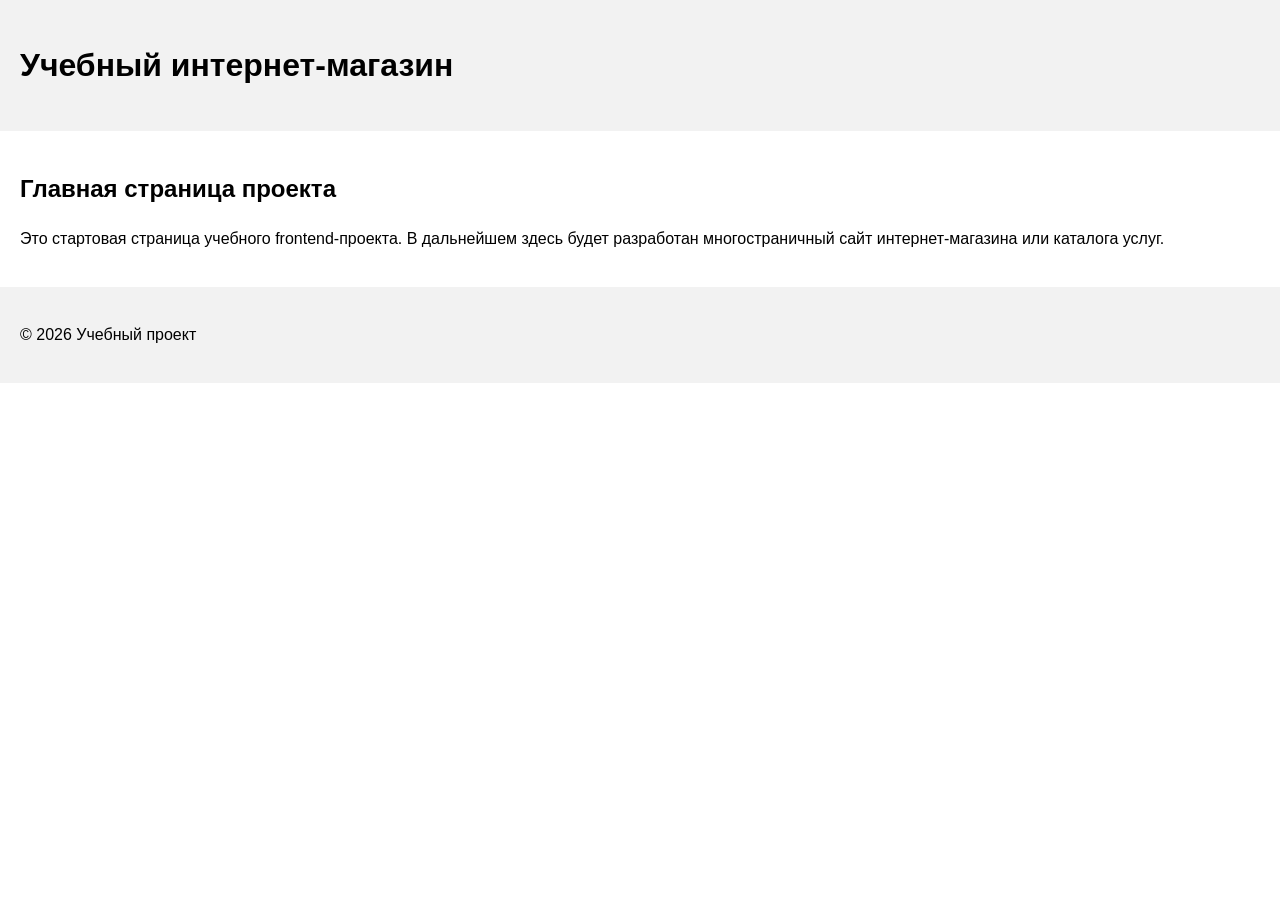
==== index.html @ f3fab1f3 "feat: initialize frontend project structure" ====
<!DOCTYPE html>
<html lang="ru">
<head>
  <meta charset="UTF-8">
  <meta name="viewport" content="width=device-width, initial-scale=1.0">
  <title>Каталог товаров</title>
  <link rel="stylesheet" href="css/style.css">
</head>
<body>
  <header>
    <h1>Учебный интернет-магазин</h1>
  </header>

  <main>
    <section>
      <h2>Главная страница проекта</h2>
      <p>
        Это стартовая страница учебного frontend-проекта.
        В дальнейшем здесь будет разработан многостраничный сайт
        интернет-магазина или каталога услуг.
      </p>
    </section>
  </main>

  <footer>
    <p>&copy; 2026 Учебный проект</p>
  </footer>
</body>
</html>
---- css/style.css ----
body {
  margin: 0;
  font-family: Arial, sans-serif;
  line-height: 1.5;
}

header,
main,
footer {
  padding: 20px;
}

header {
  background-color: #f2f2f2;
}

footer {
  background-color: #f2f2f2;
}
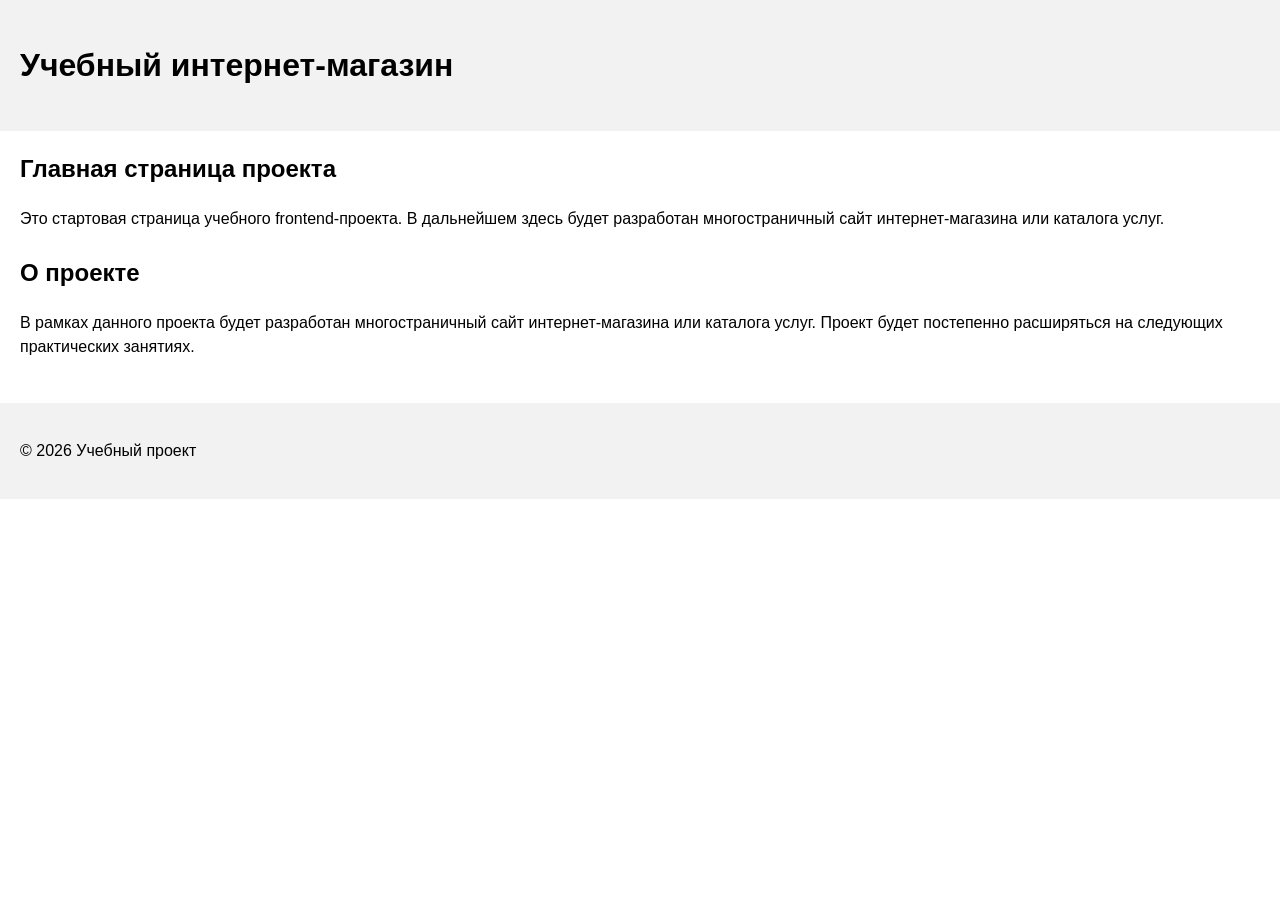
==== commit bdef298f: "feat: add project description section" ====
--- a/index.html
+++ b/index.html
@@ -20,6 +20,15 @@
         интернет-магазина или каталога услуг.
       </p>
     </section>
+
+    <section>
+      <h2>О проекте</h2>
+      <p>
+        В рамках данного проекта будет разработан многостраничный сайт
+        интернет-магазина или каталога услуг. Проект будет постепенно
+        расширяться на следующих практических занятиях.
+      </p>
+    </section>
   </main>
 
   <footer>
--- a/css/style.css
+++ b/css/style.css
@@ -17,3 +17,11 @@
 footer {
   background-color: #f2f2f2;
 }
+
+section {
+  margin-bottom: 24px;
+}
+
+section h2 {
+  margin-top: 0;
+}
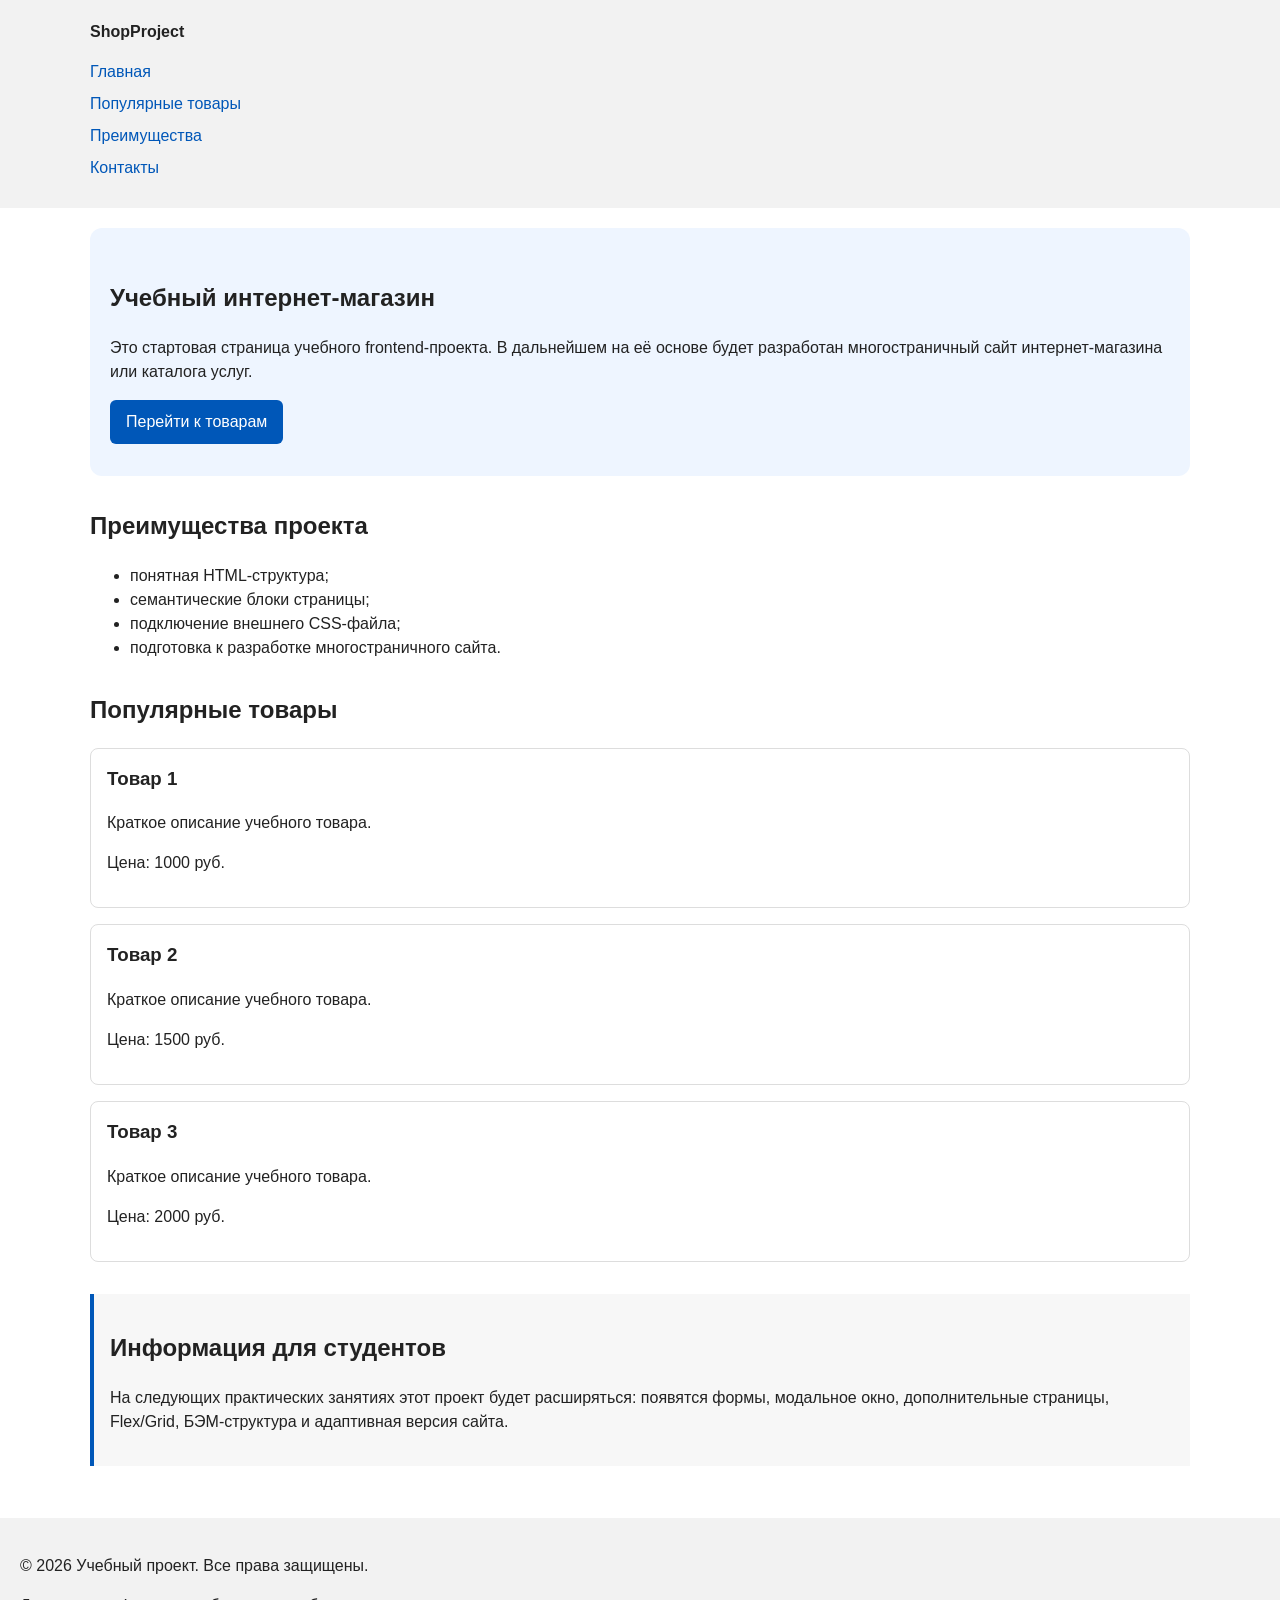
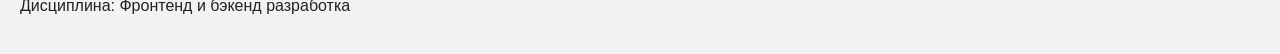
==== commit 05672b0c: "feat: add semantic HTML structure and base CSS styles" ====
--- a/index.html
+++ b/index.html
@@ -3,36 +3,81 @@
 <head>
   <meta charset="UTF-8">
   <meta name="viewport" content="width=device-width, initial-scale=1.0">
-  <title>Каталог товаров</title>
+  <title>Учебный интернет-магазин</title>
   <link rel="stylesheet" href="css/style.css">
 </head>
 <body>
   <header>
-    <h1>Учебный интернет-магазин</h1>
+    <div class="site-header">
+      <a class="site-logo" href="index.html">ShopProject</a>
+
+      <nav class="site-nav" aria-label="Основная навигация">
+        <ul class="site-nav__list">
+          <li><a href="index.html">Главная</a></li>
+          <li><a href="#popular">Популярные товары</a></li>
+          <li><a href="#advantages">Преимущества</a></li>
+          <li><a href="#contacts">Контакты</a></li>
+        </ul>
+      </nav>
+    </div>
   </header>
 
   <main>
-    <section>
-      <h2>Главная страница проекта</h2>
+    <section class="hero">
+      <h1>Учебный интернет-магазин</h1>
       <p>
         Это стартовая страница учебного frontend-проекта.
-        В дальнейшем здесь будет разработан многостраничный сайт
+        В дальнейшем на её основе будет разработан многостраничный сайт
         интернет-магазина или каталога услуг.
       </p>
+      <a class="button" href="#popular">Перейти к товарам</a>
     </section>
 
-    <section>
-      <h2>О проекте</h2>
+    <section class="section" id="advantages">
+      <h2>Преимущества проекта</h2>
+      <ul class="advantages-list">
+        <li>понятная HTML-структура;</li>
+        <li>семантические блоки страницы;</li>
+        <li>подключение внешнего CSS-файла;</li>
+        <li>подготовка к разработке многостраничного сайта.</li>
+      </ul>
+    </section>
+
+    <section class="section" id="popular">
+      <h2>Популярные товары</h2>
+
+      <article class="product-card">
+        <h3>Товар 1</h3>
+        <p>Краткое описание учебного товара.</p>
+        <p>Цена: 1000 руб.</p>
+      </article>
+
+      <article class="product-card">
+        <h3>Товар 2</h3>
+        <p>Краткое описание учебного товара.</p>
+        <p>Цена: 1500 руб.</p>
+      </article>
+
+      <article class="product-card">
+        <h3>Товар 3</h3>
+        <p>Краткое описание учебного товара.</p>
+        <p>Цена: 2000 руб.</p>
+      </article>
+    </section>
+
+    <aside class="aside-info">
+      <h2>Информация для студентов</h2>
       <p>
-        В рамках данного проекта будет разработан многостраничный сайт
-        интернет-магазина или каталога услуг. Проект будет постепенно
-        расширяться на следующих практических занятиях.
+        На следующих практических занятиях этот проект будет расширяться:
+        появятся формы, модальное окно, дополнительные страницы, Flex/Grid,
+        БЭМ-структура и адаптивная версия сайта.
       </p>
-    </section>
+    </aside>
   </main>
 
-  <footer>
-    <p>&copy; 2026 Учебный проект</p>
+  <footer id="contacts">
+    <p>&copy; 2026 Учебный проект. Все права защищены.</p>
+    <p>Дисциплина: Фронтенд и бэкенд разработка</p>
   </footer>
 </body>
 </html>
--- a/css/style.css
+++ b/css/style.css
@@ -1,27 +1,174 @@
+/*
+  Универсальное правило для всех элементов.
+  border-box делает расчёт размеров более понятным:
+  width включает content, padding и border.
+*/
+* {
+  box-sizing: border-box;
+}
+
+/*
+  Убираем стандартный внешний отступ браузера у body.
+  Без этого вокруг страницы может появиться белая рамка.
+  Здесь же задаём основной шрифт, межстрочный интервал,
+  цвет текста и фон страницы.
+*/
 body {
   margin: 0;
   font-family: Arial, sans-serif;
   line-height: 1.5;
+  color: #222222;
+  background-color: #ffffff;
 }
 
+/*
+  Задаём внутренние отступы для основных областей страницы.
+  Это делает содержимое визуально отделённым от краёв окна браузера.
+*/
 header,
 main,
 footer {
   padding: 20px;
 }
 
+/*
+  Оформляем шапку страницы.
+  Пока используется простой светло-серый фон.
+*/
 header {
   background-color: #f2f2f2;
 }
 
+/*
+  Оформляем подвал страницы тем же фоном,
+  чтобы визуально отделить его от основного содержимого.
+*/
 footer {
   background-color: #f2f2f2;
 }
 
-section {
-  margin-bottom: 24px;
+/*
+  Ограничиваем ширину содержимого шапки,
+  чтобы оно не растягивалось слишком сильно на широких экранах.
+*/
+.site-header {
+  max-width: 1100px;
+  margin: 0 auto;
 }
 
-section h2 {
+/*
+  Оформляем текстовый логотип.
+*/
+.site-logo {
+  font-weight: bold;
+  text-decoration: none;
+  color: #222222;
+}
+
+/*
+  Убираем стандартные отступы и маркеры списка навигации.
+*/
+.site-nav__list {
+  padding: 0;
+  margin: 16px 0 0;
+  list-style: none;
+}
+
+/*
+  Добавляем расстояние между пунктами меню.
+*/
+.site-nav__list li {
+  margin-bottom: 8px;
+}
+
+/*
+  Оформляем ссылки меню.
+*/
+.site-nav__list a {
+  color: #0057b8;
+  text-decoration: none;
+}
+
+/*
+  При наведении мыши подчёркиваем ссылку.
+  Подробно состояния интерфейса будут рассмотрены в практической работе 1.7.
+*/
+.site-nav__list a:hover {
+  text-decoration: underline;
+}
+
+/*
+  Hero-блок — первый крупный блок страницы.
+  Он визуально отделяется от остальных разделов фоном и отступами.
+*/
+.hero {
+  max-width: 1100px;
+  margin: 0 auto 32px;
+  padding: 32px 20px;
+  background-color: #eef5ff;
+  border-radius: 12px;
+}
+
+/*
+  Общий класс для разделов страницы.
+*/
+.section {
+  max-width: 1100px;
+  margin: 0 auto 32px;
+}
+
+/*
+  Убираем лишний верхний отступ у заголовков разделов.
+*/
+.section h2 {
   margin-top: 0;
 }
+
+/*
+  Карточка товара — самостоятельный блок.
+  На следующих занятиях карточки будут доработаны и выстроены в сетку.
+*/
+.product-card {
+  margin-bottom: 16px;
+  padding: 16px;
+  border: 1px solid #dddddd;
+  border-radius: 8px;
+  background-color: #ffffff;
+}
+
+/*
+  Убираем лишний верхний отступ у заголовка карточки.
+*/
+.product-card h3 {
+  margin-top: 0;
+}
+
+/*
+  Пока это обычная ссылка, но визуально она оформляется как кнопка.
+*/
+.button {
+  display: inline-block;
+  padding: 10px 16px;
+  color: #ffffff;
+  background-color: #0057b8;
+  text-decoration: none;
+  border-radius: 6px;
+}
+
+/*
+  Простое состояние наведения для кнопки.
+*/
+.button:hover {
+  background-color: #003f86;
+}
+
+/*
+  Дополнительный информационный блок.
+*/
+.aside-info {
+  max-width: 1100px;
+  margin: 0 auto 32px;
+  padding: 16px;
+  border-left: 4px solid #0057b8;
+  background-color: #f7f7f7;
+}
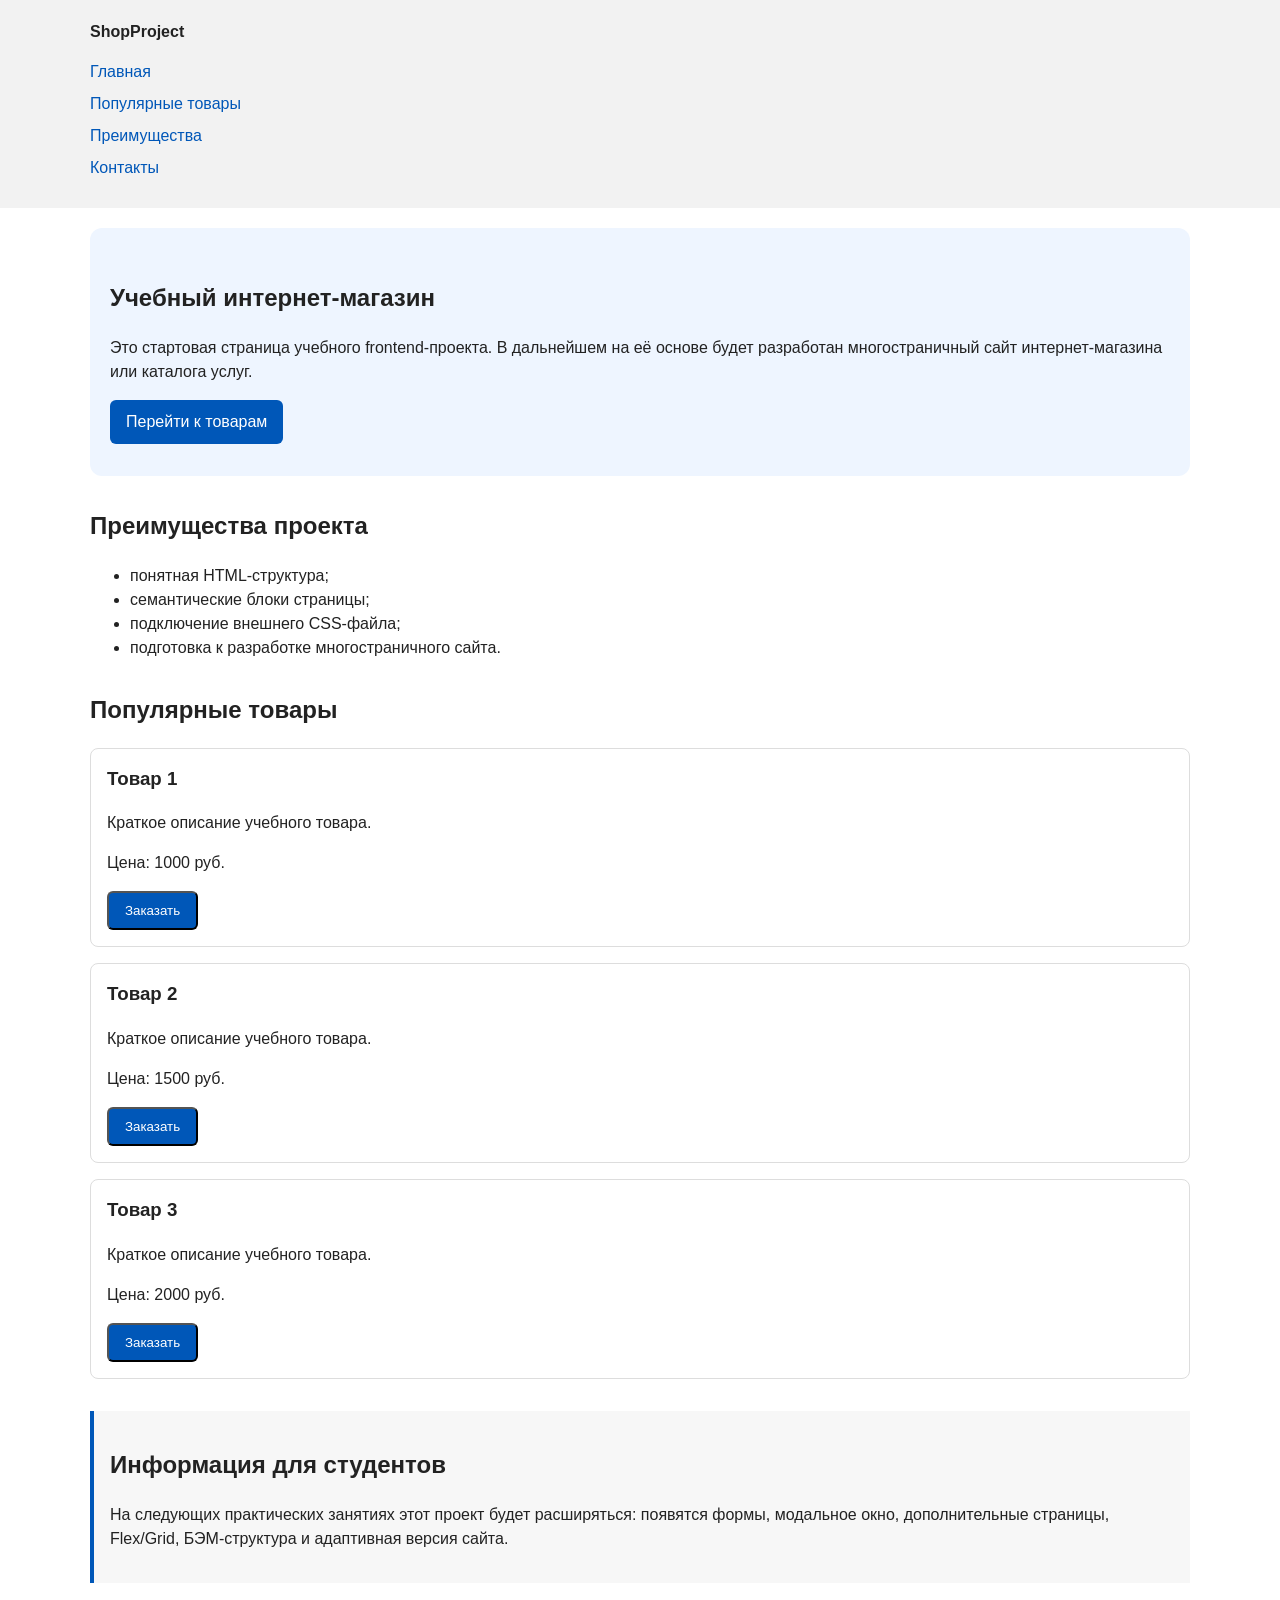
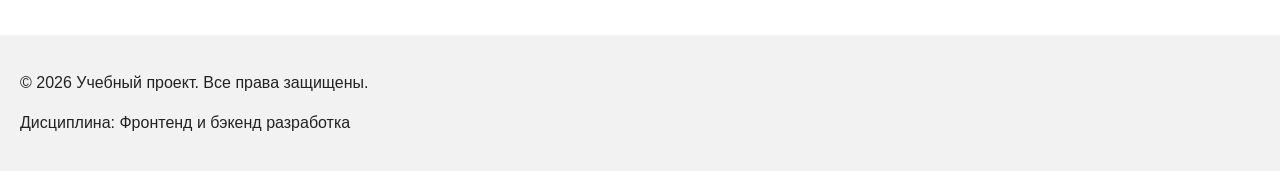
==== commit 494a51aa: "feat: add order form modal and validation" ====
--- a/index.html
+++ b/index.html
@@ -5,6 +5,7 @@
   <meta name="viewport" content="width=device-width, initial-scale=1.0">
   <title>Учебный интернет-магазин</title>
   <link rel="stylesheet" href="css/style.css">
+  <script src="js/main.js" defer></script>
 </head>
 <body>
   <header>
@@ -50,18 +51,27 @@
         <h3>Товар 1</h3>
         <p>Краткое описание учебного товара.</p>
         <p>Цена: 1000 руб.</p>
+        <button class="button product-card__button" type="button" data-product="Товар 1">
+          Заказать
+        </button>
       </article>
 
       <article class="product-card">
         <h3>Товар 2</h3>
         <p>Краткое описание учебного товара.</p>
         <p>Цена: 1500 руб.</p>
+        <button class="button product-card__button" type="button" data-product="Товар 2">
+          Заказать
+        </button>
       </article>
 
       <article class="product-card">
         <h3>Товар 3</h3>
         <p>Краткое описание учебного товара.</p>
         <p>Цена: 2000 руб.</p>
+        <button class="button product-card__button" type="button" data-product="Товар 3">
+          Заказать
+        </button>
       </article>
     </section>
 
@@ -79,5 +89,101 @@
     <p>&copy; 2026 Учебный проект. Все права защищены.</p>
     <p>Дисциплина: Фронтенд и бэкенд разработка</p>
   </footer>
+
+  <dialog class="order-dialog" id="order-dialog" aria-labelledby="order-dialog-title">
+    <h2 id="order-dialog-title">Оформление заявки</h2>
+    <form class="order-form" id="order-form" action="#" method="post" novalidate>
+      <input id="selected-product" name="selected-product" type="hidden">
+
+      <div class="form-field">
+        <label for="order-name">Имя</label>
+        <input
+          id="order-name"
+          name="name"
+          type="text"
+          placeholder="Введите ваше имя"
+          minlength="2"
+          autocomplete="given-name"
+          required
+        >
+      </div>
+
+      <div class="form-field">
+        <label for="order-email">E-mail</label>
+        <input
+          id="order-email"
+          name="email"
+          type="email"
+          placeholder="example@mail.ru"
+          autocomplete="email"
+          required
+        >
+      </div>
+
+      <div class="form-field">
+        <label for="order-phone">Телефон</label>
+        <input
+          id="order-phone"
+          name="phone"
+          type="tel"
+          inputmode="tel"
+          placeholder="+7 (900) 000-00-00"
+          pattern="^\+7 \(\d{3}\) \d{3}-\d{2}-\d{2}$"
+          required
+        >
+        <small>Формат: +7 (900) 000-00-00</small>
+      </div>
+
+      <div class="form-field">
+        <label for="order-date">Дата связи</label>
+        <input
+          id="order-date"
+          name="date"
+          type="date"
+        >
+      </div>
+
+      <div class="form-field">
+        <label for="order-topic">Тема заявки</label>
+        <select id="order-topic" name="topic" required>
+          <option value="">Выберите тему</option>
+          <option value="product">Заказ товара</option>
+          <option value="consultation">Консультация</option>
+          <option value="delivery">Доставка</option>
+        </select>
+      </div>
+
+      <div class="form-field">
+        <label for="order-comment">Комментарий</label>
+        <textarea
+          id="order-comment"
+          name="comment"
+          rows="4"
+          placeholder="Укажите дополнительную информацию"
+        ></textarea>
+      </div>
+
+      <div class="form-field form-field--checkbox">
+        <label>
+          <input
+            id="order-agreement"
+            name="agreement"
+            type="checkbox"
+            required
+          >
+          Я согласен на обработку данных
+        </label>
+      </div>
+
+      <div class="form-actions">
+        <button type="button" id="close-order-dialog">Закрыть</button>
+        <button type="submit">Отправить заявку</button>
+      </div>
+    </form>
+  </dialog>
+
+  <p class="success-message" id="success-message" hidden>
+    Форма успешно отправлена!
+  </p>
 </body>
 </html>
--- a/css/style.css
+++ b/css/style.css
@@ -172,3 +172,105 @@
   border-left: 4px solid #0057b8;
   background-color: #f7f7f7;
 }
+
+/*
+  Модальное окно.
+  Элемент dialog сам умеет открываться поверх страницы.
+*/
+.order-dialog {
+  width: min(100% - 32px, 560px);
+  padding: 24px;
+  border: none;
+  border-radius: 12px;
+}
+
+/*
+  Затемнение фона за модальным окном.
+*/
+.order-dialog::backdrop {
+  background-color: rgba(0, 0, 0, 0.5);
+}
+
+/*
+  Поле формы.
+  Каждый блок получает нижний отступ.
+*/
+.form-field {
+  margin-bottom: 16px;
+}
+
+/*
+  Подпись поля.
+*/
+.form-field label {
+  display: block;
+  margin-bottom: 6px;
+}
+
+/*
+  Основные поля формы.
+*/
+.form-field input,
+.form-field select,
+.form-field textarea {
+  width: 100%;
+  padding: 10px 12px;
+  border: 1px solid #cccccc;
+  border-radius: 6px;
+  font: inherit;
+}
+
+/*
+  Checkbox не должен занимать всю ширину.
+*/
+.form-field input[type="checkbox"] {
+  width: auto;
+}
+
+/*
+  Подсказка под полем телефона.
+*/
+.form-field small {
+  display: block;
+  margin-top: 4px;
+  color: #666666;
+}
+
+/*
+  Видимый фокус для клавиатурной навигации.
+*/
+.form-field input:focus-visible,
+.form-field select:focus-visible,
+.form-field textarea:focus-visible,
+.form-actions button:focus-visible {
+  outline: 2px solid #0057b8;
+  outline-offset: 2px;
+}
+
+/*
+  Подсветка ошибочных полей.
+  Атрибут aria-invalid будет добавляться через JavaScript.
+*/
+.form-field [aria-invalid="true"] {
+  border-color: #b00020;
+}
+
+/*
+  Кнопки формы.
+*/
+.form-actions {
+  display: flex;
+  gap: 12px;
+  margin-top: 20px;
+}
+
+/*
+  Сообщение об успешной отправке.
+*/
+.success-message {
+  max-width: 1100px;
+  margin: 24px auto;
+  padding: 16px;
+  border-left: 4px solid #168a2f;
+  background-color: #eefaf0;
+}
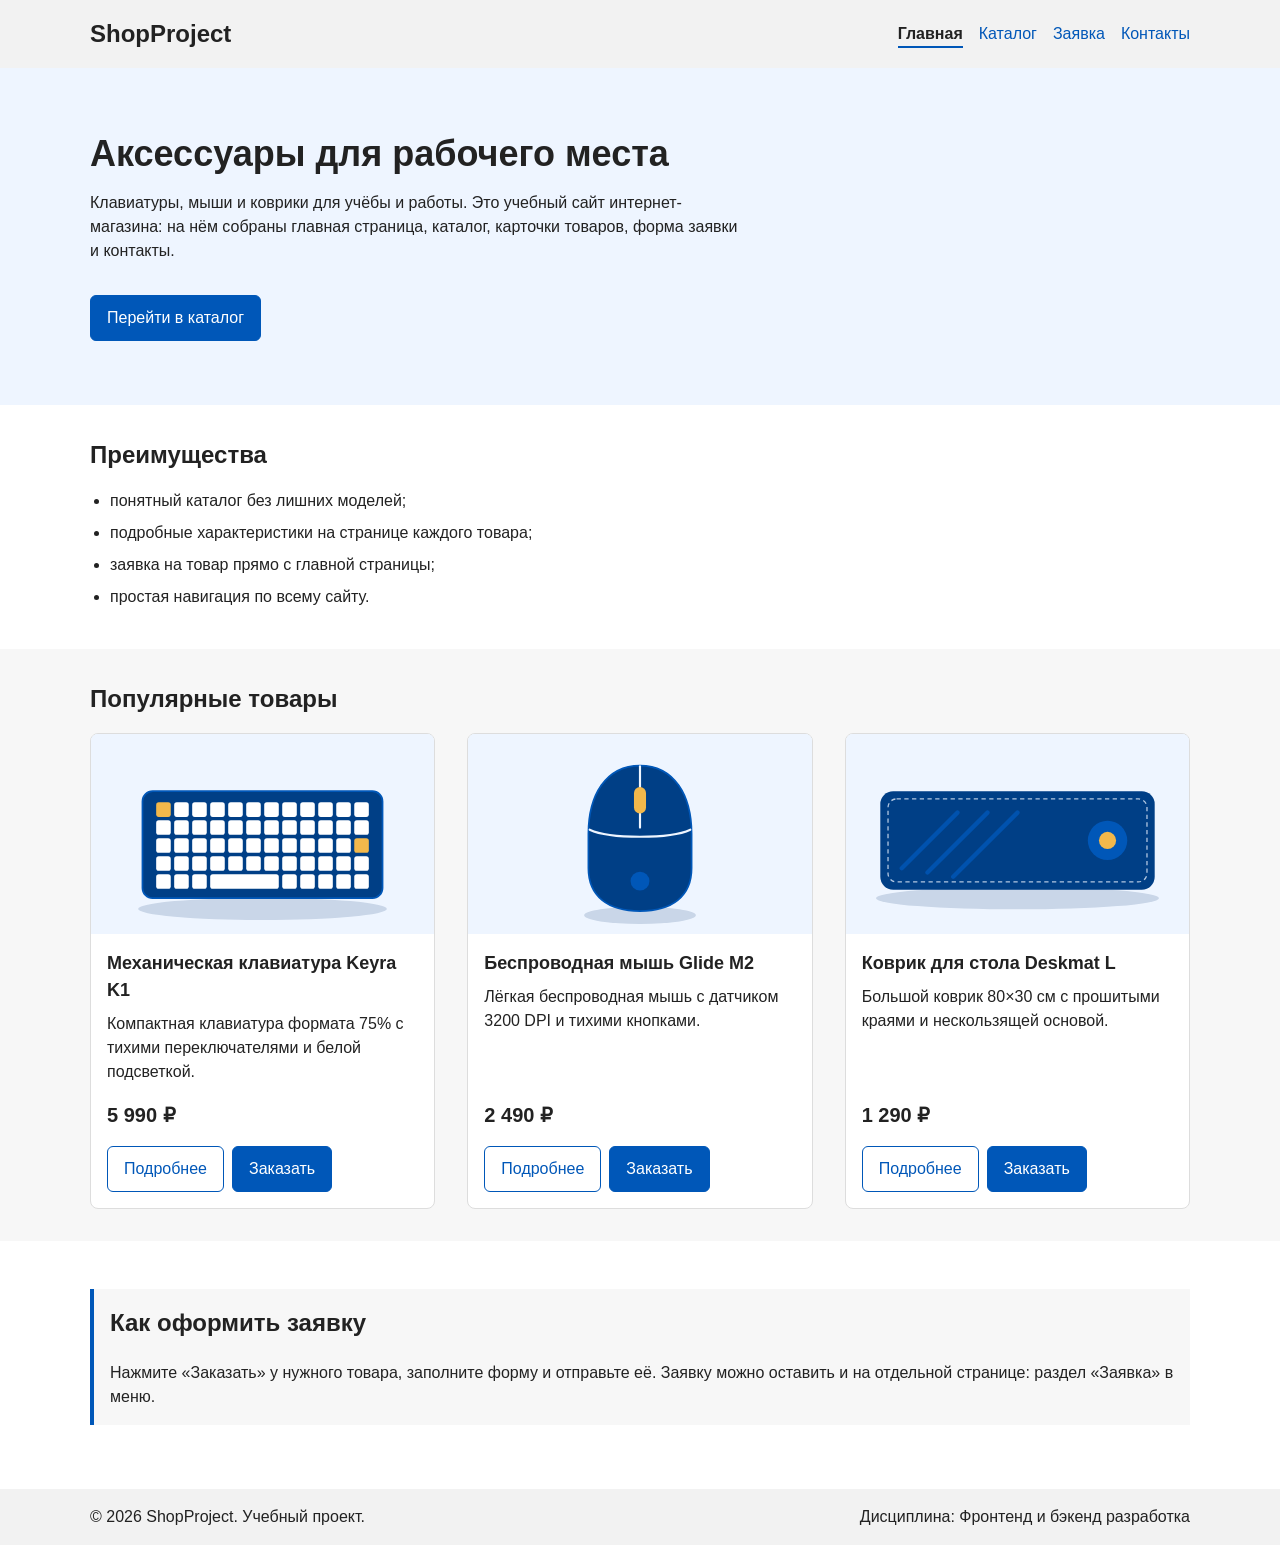
==== commit e70c3721: "feat: add catalog, product, order and contacts pages" ====
--- a/index.html
+++ b/index.html
@@ -3,21 +3,22 @@
 <head>
   <meta charset="UTF-8">
   <meta name="viewport" content="width=device-width, initial-scale=1.0">
-  <title>Учебный интернет-магазин</title>
+  <meta name="description" content="Интернет-магазин аксессуаров для рабочего места: клавиатуры, мыши и коврики. Учебный проект.">
+  <title>ShopProject — аксессуары для рабочего места</title>
   <link rel="stylesheet" href="css/style.css">
   <script src="js/main.js" defer></script>
 </head>
 <body>
-  <header>
-    <div class="site-header">
-      <a class="site-logo" href="index.html">ShopProject</a>
+  <header class="site-header">
+    <div class="container site-header__inner">
+      <a class="site-header__logo" href="index.html">ShopProject</a>
 
       <nav class="site-nav" aria-label="Основная навигация">
         <ul class="site-nav__list">
-          <li><a href="index.html">Главная</a></li>
-          <li><a href="#popular">Популярные товары</a></li>
-          <li><a href="#advantages">Преимущества</a></li>
-          <li><a href="#contacts">Контакты</a></li>
+          <li><a class="site-nav__link" href="index.html" aria-current="page">Главная</a></li>
+          <li><a class="site-nav__link" href="catalog.html">Каталог</a></li>
+          <li><a class="site-nav__link" href="order.html">Заявка</a></li>
+          <li><a class="site-nav__link" href="contacts.html">Контакты</a></li>
         </ul>
       </nav>
     </div>
@@ -25,73 +26,96 @@
 
   <main>
     <section class="hero">
-      <h1>Учебный интернет-магазин</h1>
-      <p>
-        Это стартовая страница учебного frontend-проекта.
-        В дальнейшем на её основе будет разработан многостраничный сайт
-        интернет-магазина или каталога услуг.
-      </p>
-      <a class="button" href="#popular">Перейти к товарам</a>
+      <div class="container">
+        <h1 class="hero__title">Аксессуары для рабочего места</h1>
+        <p class="hero__text">
+          Клавиатуры, мыши и коврики для учёбы и работы. Это учебный сайт интернет-магазина:
+          на нём собраны главная страница, каталог, карточки товаров, форма заявки и контакты.
+        </p>
+        <a class="button" href="catalog.html">Перейти в каталог</a>
+      </div>
     </section>
 
     <section class="section" id="advantages">
-      <h2>Преимущества проекта</h2>
-      <ul class="advantages-list">
-        <li>понятная HTML-структура;</li>
-        <li>семантические блоки страницы;</li>
-        <li>подключение внешнего CSS-файла;</li>
-        <li>подготовка к разработке многостраничного сайта.</li>
-      </ul>
-    </section>
-
-    <section class="section" id="popular">
-      <h2>Популярные товары</h2>
-
-      <article class="product-card">
-        <h3>Товар 1</h3>
-        <p>Краткое описание учебного товара.</p>
-        <p>Цена: 1000 руб.</p>
-        <button class="button product-card__button" type="button" data-product="Товар 1">
-          Заказать
-        </button>
-      </article>
-
-      <article class="product-card">
-        <h3>Товар 2</h3>
-        <p>Краткое описание учебного товара.</p>
-        <p>Цена: 1500 руб.</p>
-        <button class="button product-card__button" type="button" data-product="Товар 2">
-          Заказать
-        </button>
-      </article>
-
-      <article class="product-card">
-        <h3>Товар 3</h3>
-        <p>Краткое описание учебного товара.</p>
-        <p>Цена: 2000 руб.</p>
-        <button class="button product-card__button" type="button" data-product="Товар 3">
-          Заказать
-        </button>
-      </article>
-    </section>
-
-    <aside class="aside-info">
-      <h2>Информация для студентов</h2>
-      <p>
-        На следующих практических занятиях этот проект будет расширяться:
-        появятся формы, модальное окно, дополнительные страницы, Flex/Grid,
-        БЭМ-структура и адаптивная версия сайта.
-      </p>
-    </aside>
+      <div class="container">
+        <h2 class="section__title">Преимущества</h2>
+        <ul class="advantages-list">
+          <li class="advantages-list__item">понятный каталог без лишних моделей;</li>
+          <li class="advantages-list__item">подробные характеристики на странице каждого товара;</li>
+          <li class="advantages-list__item">заявка на товар прямо с главной страницы;</li>
+          <li class="advantages-list__item">простая навигация по всему сайту.</li>
+        </ul>
+      </div>
+    </section>
+
+    <section class="section section--muted" id="popular">
+      <div class="container">
+        <h2 class="section__title">Популярные товары</h2>
+        <div class="product-grid">
+        <article class="product-card">
+          <img class="product-card__image" src="images/keyboard.svg" alt="Механическая клавиатура Keyra K1">
+          <div class="product-card__content">
+            <h3 class="product-card__title">Механическая клавиатура Keyra K1</h3>
+            <p class="product-card__text">Компактная клавиатура формата 75% с тихими переключателями и белой подсветкой.</p>
+            <p class="product-card__price">5&nbsp;990&nbsp;₽</p>
+            <div class="product-card__actions">
+              <a class="button button--secondary" href="product-keyboard.html">Подробнее</a>
+              <button class="button product-card__button" type="button" data-product="Механическая клавиатура Keyra K1">Заказать</button>
+            </div>
+          </div>
+        </article>
+
+        <article class="product-card">
+          <img class="product-card__image" src="images/mouse.svg" alt="Беспроводная мышь Glide M2">
+          <div class="product-card__content">
+            <h3 class="product-card__title">Беспроводная мышь Glide M2</h3>
+            <p class="product-card__text">Лёгкая беспроводная мышь с датчиком 3200 DPI и тихими кнопками.</p>
+            <p class="product-card__price">2&nbsp;490&nbsp;₽</p>
+            <div class="product-card__actions">
+              <a class="button button--secondary" href="product-mouse.html">Подробнее</a>
+              <button class="button product-card__button" type="button" data-product="Беспроводная мышь Glide M2">Заказать</button>
+            </div>
+          </div>
+        </article>
+
+        <article class="product-card">
+          <img class="product-card__image" src="images/mat.svg" alt="Коврик для стола Deskmat L">
+          <div class="product-card__content">
+            <h3 class="product-card__title">Коврик для стола Deskmat L</h3>
+            <p class="product-card__text">Большой коврик 80×30 см с прошитыми краями и нескользящей основой.</p>
+            <p class="product-card__price">1&nbsp;290&nbsp;₽</p>
+            <div class="product-card__actions">
+              <a class="button button--secondary" href="product-mat.html">Подробнее</a>
+              <button class="button product-card__button" type="button" data-product="Коврик для стола Deskmat L">Заказать</button>
+            </div>
+          </div>
+        </article>
+        </div>
+      </div>
+    </section>
+
+    <section class="section">
+      <div class="container">
+        <aside class="info-block">
+          <h2 class="info-block__title">Как оформить заявку</h2>
+          <p class="info-block__text">
+            Нажмите «Заказать» у нужного товара, заполните форму и отправьте её.
+            Заявку можно оставить и на отдельной странице: раздел «Заявка» в меню.
+          </p>
+        </aside>
+      </div>
+    </section>
   </main>
 
-  <footer id="contacts">
-    <p>&copy; 2026 Учебный проект. Все права защищены.</p>
-    <p>Дисциплина: Фронтенд и бэкенд разработка</p>
+  <footer class="site-footer">
+    <div class="container site-footer__inner">
+      <p class="site-footer__text">&copy; 2026 ShopProject. Учебный проект.</p>
+      <p class="site-footer__text">Дисциплина: Фронтенд и бэкенд разработка</p>
+    </div>
   </footer>
 
   <dialog class="order-dialog" id="order-dialog" aria-labelledby="order-dialog-title">
-    <h2 id="order-dialog-title">Оформление заявки</h2>
+    <h2 class="order-dialog__title" id="order-dialog-title">Оформление заявки</h2>
     <form class="order-form" id="order-form" action="#" method="post" novalidate>
       <input id="selected-product" name="selected-product" type="hidden">
 
@@ -176,13 +200,13 @@
       </div>
 
       <div class="form-actions">
-        <button type="button" id="close-order-dialog">Закрыть</button>
-        <button type="submit">Отправить заявку</button>
+        <button class="button button--secondary" type="button" id="close-order-dialog">Закрыть</button>
+        <button class="button" type="submit">Отправить заявку</button>
       </div>
     </form>
   </dialog>
 
-  <p class="success-message" id="success-message" hidden>
+  <p class="success-message" id="success-message" role="status" hidden>
     Форма успешно отправлена!
   </p>
 </body>
--- a/css/style.css
+++ b/css/style.css
@@ -1,276 +1,447 @@
-/*
-  Универсальное правило для всех элементов.
-  border-box делает расчёт размеров более понятным:
-  width включает content, padding и border.
-*/
+:root {
+  --color-primary: #0057b8;
+  --color-primary-dark: #003f86;
+  --color-text: #222222;
+  --color-text-muted: #666666;
+  --color-surface: #f2f2f2;
+  --color-surface-light: #f7f7f7;
+  --color-hero: #eef5ff;
+  --color-border: #dddddd;
+  --color-white: #ffffff;
+  --color-danger: #b00020;
+  --color-success: #168a2f;
+  --color-success-bg: #eefaf0;
+
+  --space-xs: 4px;
+  --space-sm: 8px;
+  --space-md: 16px;
+  --space-lg: 32px;
+
+  --radius-sm: 6px;
+  --radius-md: 8px;
+  --radius-lg: 12px;
+
+  --container-width: 1100px;
+}
+
 * {
   box-sizing: border-box;
 }
 
-/*
-  Убираем стандартный внешний отступ браузера у body.
-  Без этого вокруг страницы может появиться белая рамка.
-  Здесь же задаём основной шрифт, межстрочный интервал,
-  цвет текста и фон страницы.
-*/
 body {
+  display: flex;
+  flex-direction: column;
+  min-height: 100vh;
   margin: 0;
   font-family: Arial, sans-serif;
   line-height: 1.5;
-  color: #222222;
-  background-color: #ffffff;
-}
-
-/*
-  Задаём внутренние отступы для основных областей страницы.
-  Это делает содержимое визуально отделённым от краёв окна браузера.
-*/
-header,
-main,
-footer {
-  padding: 20px;
-}
-
-/*
-  Оформляем шапку страницы.
-  Пока используется простой светло-серый фон.
-*/
-header {
-  background-color: #f2f2f2;
-}
-
-/*
-  Оформляем подвал страницы тем же фоном,
-  чтобы визуально отделить его от основного содержимого.
-*/
-footer {
-  background-color: #f2f2f2;
-}
-
-/*
-  Ограничиваем ширину содержимого шапки,
-  чтобы оно не растягивалось слишком сильно на широких экранах.
-*/
+  color: var(--color-text);
+  background-color: var(--color-white);
+}
+
+main {
+  flex: 1;
+}
+
+img {
+  display: block;
+  max-width: 100%;
+}
+
+a {
+  color: var(--color-primary);
+}
+
+a:hover {
+  color: var(--color-primary-dark);
+}
+
+:focus-visible {
+  outline: 2px solid var(--color-primary);
+  outline-offset: 2px;
+}
+
+.container {
+  width: 90%;
+  max-width: var(--container-width);
+  margin: 0 auto;
+}
+
 .site-header {
-  max-width: 1100px;
-  margin: 0 auto;
-}
-
-/*
-  Оформляем текстовый логотип.
-*/
-.site-logo {
+  padding: var(--space-md) 0;
+  background-color: var(--color-surface);
+}
+
+.site-header__inner {
+  display: flex;
+  flex-wrap: wrap;
+  align-items: center;
+  justify-content: space-between;
+  gap: var(--space-md);
+}
+
+.site-header__logo {
+  font-size: 24px;
   font-weight: bold;
+  color: var(--color-text);
   text-decoration: none;
-  color: #222222;
-}
-
-/*
-  Убираем стандартные отступы и маркеры списка навигации.
-*/
+}
+
+.site-header__logo:hover {
+  color: var(--color-primary);
+}
+
 .site-nav__list {
+  display: flex;
+  flex-wrap: wrap;
+  gap: var(--space-md);
+  margin: 0;
   padding: 0;
-  margin: 16px 0 0;
   list-style: none;
 }
 
-/*
-  Добавляем расстояние между пунктами меню.
-*/
-.site-nav__list li {
-  margin-bottom: 8px;
-}
-
-/*
-  Оформляем ссылки меню.
-*/
-.site-nav__list a {
-  color: #0057b8;
+.site-nav__link {
+  padding: var(--space-xs) 0;
+  border-bottom: 2px solid transparent;
   text-decoration: none;
 }
 
-/*
-  При наведении мыши подчёркиваем ссылку.
-  Подробно состояния интерфейса будут рассмотрены в практической работе 1.7.
-*/
-.site-nav__list a:hover {
-  text-decoration: underline;
-}
-
-/*
-  Hero-блок — первый крупный блок страницы.
-  Он визуально отделяется от остальных разделов фоном и отступами.
-*/
+.site-nav__link:hover {
+  border-bottom-color: var(--color-primary);
+}
+
+.site-nav__link[aria-current="page"] {
+  border-bottom-color: var(--color-primary);
+  font-weight: bold;
+  color: var(--color-text);
+}
+
+.site-footer {
+  padding: var(--space-md) 0;
+  background-color: var(--color-surface);
+}
+
+.site-footer__inner {
+  display: flex;
+  flex-wrap: wrap;
+  justify-content: space-between;
+  gap: var(--space-sm) var(--space-lg);
+}
+
+.site-footer__text {
+  margin: 0;
+}
+
+.section {
+  padding: var(--space-lg) 0;
+}
+
+.section--muted {
+  background-color: var(--color-surface-light);
+}
+
+.section__title {
+  margin: 0 0 var(--space-md);
+}
+
 .hero {
-  max-width: 1100px;
-  margin: 0 auto 32px;
-  padding: 32px 20px;
-  background-color: #eef5ff;
-  border-radius: 12px;
-}
-
-/*
-  Общий класс для разделов страницы.
-*/
-.section {
-  max-width: 1100px;
-  margin: 0 auto 32px;
-}
-
-/*
-  Убираем лишний верхний отступ у заголовков разделов.
-*/
-.section h2 {
-  margin-top: 0;
-}
-
-/*
-  Карточка товара — самостоятельный блок.
-  На следующих занятиях карточки будут доработаны и выстроены в сетку.
-*/
-.product-card {
-  margin-bottom: 16px;
-  padding: 16px;
-  border: 1px solid #dddddd;
-  border-radius: 8px;
-  background-color: #ffffff;
-}
-
-/*
-  Убираем лишний верхний отступ у заголовка карточки.
-*/
-.product-card h3 {
-  margin-top: 0;
-}
-
-/*
-  Пока это обычная ссылка, но визуально она оформляется как кнопка.
-*/
+  padding: 64px 0;
+  background-color: var(--color-hero);
+}
+
+.hero__title {
+  margin: 0 0 var(--space-md);
+  font-size: 36px;
+  line-height: 1.2;
+}
+
+.hero__text {
+  max-width: 650px;
+  margin: 0 0 var(--space-lg);
+}
+
+.advantages-list {
+  margin: 0;
+  padding-left: 20px;
+}
+
+.advantages-list__item {
+  margin-bottom: var(--space-sm);
+}
+
 .button {
   display: inline-block;
   padding: 10px 16px;
-  color: #ffffff;
-  background-color: #0057b8;
+  border: 1px solid var(--color-primary);
+  border-radius: var(--radius-sm);
+  background-color: var(--color-primary);
+  color: var(--color-white);
+  font: inherit;
   text-decoration: none;
-  border-radius: 6px;
-}
-
-/*
-  Простое состояние наведения для кнопки.
-*/
+  cursor: pointer;
+}
+
 .button:hover {
-  background-color: #003f86;
-}
-
-/*
-  Дополнительный информационный блок.
-*/
-.aside-info {
-  max-width: 1100px;
-  margin: 0 auto 32px;
-  padding: 16px;
-  border-left: 4px solid #0057b8;
-  background-color: #f7f7f7;
-}
-
-/*
-  Модальное окно.
-  Элемент dialog сам умеет открываться поверх страницы.
-*/
+  border-color: var(--color-primary-dark);
+  background-color: var(--color-primary-dark);
+  color: var(--color-white);
+}
+
+.button:active {
+  transform: translateY(1px);
+}
+
+.button--secondary {
+  background-color: var(--color-white);
+  color: var(--color-primary);
+}
+
+.button--secondary:hover {
+  border-color: var(--color-primary-dark);
+  background-color: var(--color-hero);
+  color: var(--color-primary-dark);
+}
+
+.breadcrumbs {
+  margin-bottom: var(--space-md);
+  color: var(--color-text-muted);
+}
+
+.info-block {
+  margin: var(--space-md) 0 var(--space-lg);
+  padding: var(--space-md);
+  border-left: 4px solid var(--color-primary);
+  background-color: var(--color-surface-light);
+}
+
+.info-block__title {
+  margin-top: 0;
+}
+
+.info-block__text {
+  margin-bottom: 0;
+}
+
+.product-grid {
+  display: grid;
+  grid-template-columns: repeat(auto-fit, minmax(260px, 1fr));
+  gap: var(--space-lg);
+}
+
+.product-card {
+  display: flex;
+  flex-direction: column;
+  overflow: hidden;
+  border: 1px solid var(--color-border);
+  border-radius: var(--radius-md);
+  background-color: var(--color-white);
+}
+
+.product-card__image {
+  width: 100%;
+  height: 200px;
+  object-fit: cover;
+  background-color: var(--color-hero);
+}
+
+.product-card__content {
+  display: flex;
+  flex: 1;
+  flex-direction: column;
+  padding: var(--space-md);
+}
+
+.product-card__title {
+  margin: 0 0 var(--space-sm);
+  font-size: 18px;
+}
+
+.product-card__text {
+  margin: 0 0 var(--space-md);
+}
+
+.product-card__price {
+  margin: auto 0 var(--space-md);
+  font-size: 20px;
+  font-weight: bold;
+}
+
+.product-card__actions {
+  display: flex;
+  flex-wrap: wrap;
+  gap: var(--space-sm);
+}
+
+.product-details {
+  display: grid;
+  grid-template-columns: repeat(2, 1fr);
+  gap: var(--space-lg);
+  align-items: start;
+}
+
+.product-details__image {
+  width: 100%;
+  border: 1px solid var(--color-border);
+  border-radius: var(--radius-md);
+  background-color: var(--color-hero);
+}
+
+.product-details__title {
+  margin-top: 0;
+}
+
+.product-details__price {
+  margin: var(--space-md) 0;
+  font-size: 28px;
+  font-weight: bold;
+}
+
+.spec-list {
+  display: grid;
+  grid-template-columns: auto 1fr;
+  gap: var(--space-sm) var(--space-md);
+  margin: 0 0 var(--space-lg);
+}
+
+.spec-list__term {
+  font-weight: bold;
+}
+
+.spec-list__desc {
+  margin: 0;
+}
+
+.product-details__actions {
+  display: flex;
+  flex-wrap: wrap;
+  gap: var(--space-sm);
+}
+
+.contact-grid {
+  display: grid;
+  grid-template-columns: repeat(auto-fit, minmax(260px, 1fr));
+  gap: var(--space-md);
+  margin-bottom: var(--space-lg);
+}
+
+.contact-box {
+  padding: var(--space-md);
+  border-left: 4px solid var(--color-primary);
+  background-color: var(--color-surface-light);
+}
+
+.contact-box__title {
+  margin-top: 0;
+}
+
+.contact-box__text {
+  margin: 0 0 var(--space-sm);
+}
+
 .order-dialog {
   width: min(100% - 32px, 560px);
   padding: 24px;
   border: none;
-  border-radius: 12px;
-}
-
-/*
-  Затемнение фона за модальным окном.
-*/
+  border-radius: var(--radius-lg);
+}
+
 .order-dialog::backdrop {
   background-color: rgba(0, 0, 0, 0.5);
 }
 
-/*
-  Поле формы.
-  Каждый блок получает нижний отступ.
-*/
+.order-dialog__title {
+  margin-top: 0;
+}
+
+.order-page__form {
+  max-width: 560px;
+  padding: 24px;
+  border: 1px solid var(--color-border);
+  border-radius: var(--radius-lg);
+  background-color: var(--color-white);
+}
+
+.order-page__product {
+  margin: 0 0 var(--space-md);
+}
+
 .form-field {
-  margin-bottom: 16px;
-}
-
-/*
-  Подпись поля.
-*/
+  margin-bottom: var(--space-md);
+}
+
 .form-field label {
   display: block;
   margin-bottom: 6px;
 }
 
-/*
-  Основные поля формы.
-*/
 .form-field input,
 .form-field select,
 .form-field textarea {
   width: 100%;
   padding: 10px 12px;
   border: 1px solid #cccccc;
-  border-radius: 6px;
+  border-radius: var(--radius-sm);
   font: inherit;
 }
 
-/*
-  Checkbox не должен занимать всю ширину.
-*/
 .form-field input[type="checkbox"] {
   width: auto;
 }
 
-/*
-  Подсказка под полем телефона.
-*/
 .form-field small {
   display: block;
-  margin-top: 4px;
-  color: #666666;
-}
-
-/*
-  Видимый фокус для клавиатурной навигации.
-*/
-.form-field input:focus-visible,
-.form-field select:focus-visible,
-.form-field textarea:focus-visible,
-.form-actions button:focus-visible {
-  outline: 2px solid #0057b8;
+  margin-top: var(--space-xs);
+  color: var(--color-text-muted);
+}
+
+.form-field [aria-invalid="true"] {
+  border-color: var(--color-danger);
+}
+
+.form-field input[type="checkbox"][aria-invalid="true"] {
+  outline: 2px solid var(--color-danger);
   outline-offset: 2px;
 }
 
-/*
-  Подсветка ошибочных полей.
-  Атрибут aria-invalid будет добавляться через JavaScript.
-*/
-.form-field [aria-invalid="true"] {
-  border-color: #b00020;
-}
-
-/*
-  Кнопки формы.
-*/
 .form-actions {
   display: flex;
+  flex-wrap: wrap;
   gap: 12px;
   margin-top: 20px;
 }
 
-/*
-  Сообщение об успешной отправке.
-*/
 .success-message {
-  max-width: 1100px;
-  margin: 24px auto;
-  padding: 16px;
-  border-left: 4px solid #168a2f;
-  background-color: #eefaf0;
-}
+  position: fixed;
+  right: var(--space-md);
+  bottom: var(--space-md);
+  z-index: 10;
+  max-width: 320px;
+  margin: 0;
+  padding: var(--space-md);
+  border-left: 4px solid var(--color-success);
+  background-color: var(--color-success-bg);
+  box-shadow: 0 4px 16px rgba(0, 0, 0, 0.15);
+}
+
+@media (max-width: 720px) {
+  .hero {
+    padding: 40px 0;
+  }
+
+  .hero__title {
+    font-size: 28px;
+  }
+
+  .product-details {
+    grid-template-columns: 1fr;
+  }
+
+  .spec-list {
+    grid-template-columns: 1fr;
+    gap: 0;
+  }
+
+  .spec-list__desc {
+    margin-bottom: var(--space-sm);
+  }
+}
